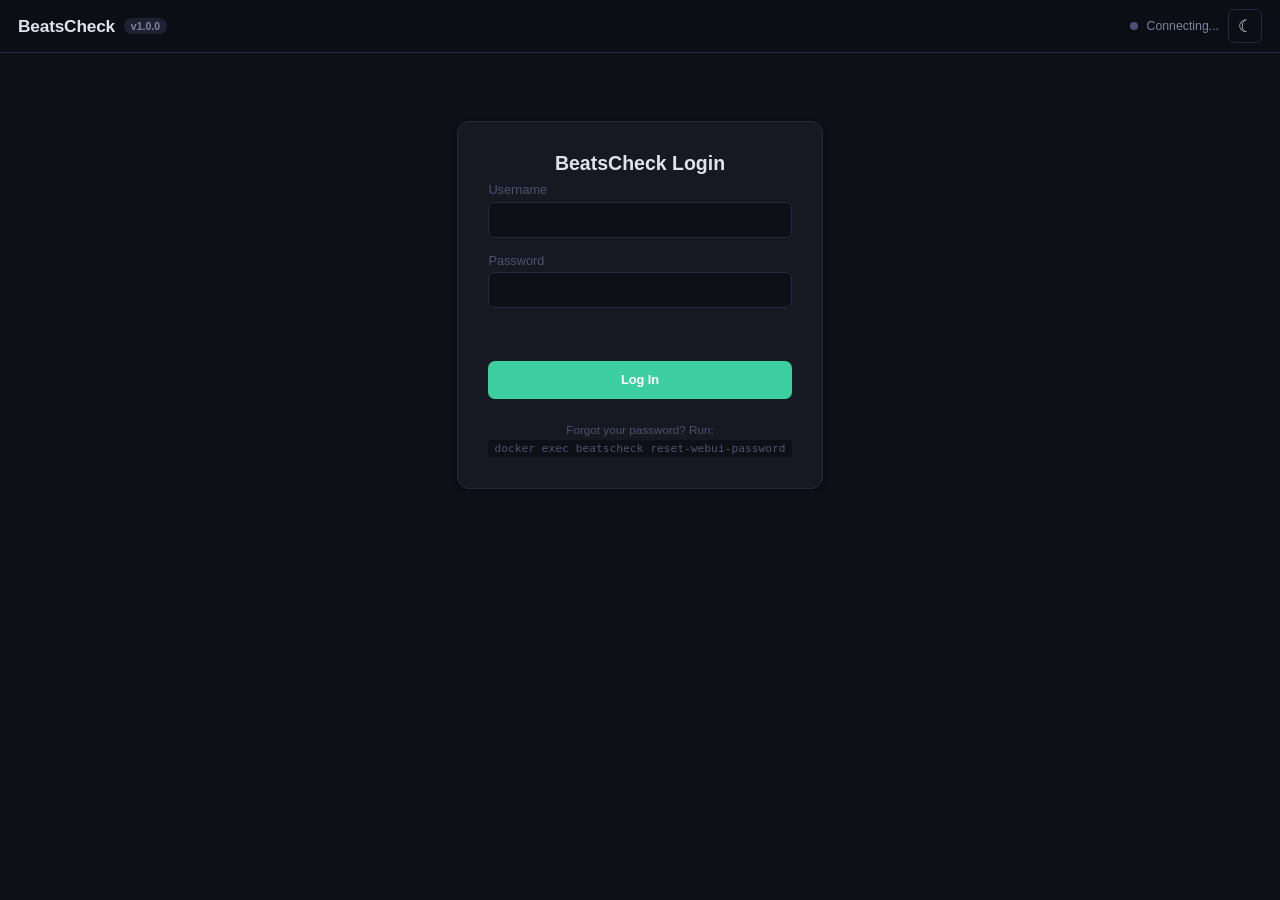
==== static/index.html @ 6a857a55 "style: spectrogram-inspired theme and live corrupt counter Theme overhaul: - Deep indigo base with t" ====
<!DOCTYPE html>
<html lang="en" data-theme="dark">
<head>
  <meta charset="UTF-8">
  <meta name="viewport" content="width=device-width, initial-scale=1.0">
  <title>BeatsCheck</title>
  <link rel="icon" type="image/png" href="favicon.png">
  <link rel="stylesheet" href="style.css">
</head>
<body>
  <a href="#content" class="skip-link">Skip to content</a>

  <header>
    <div class="header-left">
      <button id="menu-toggle" class="icon-btn mobile-only" aria-label="Toggle navigation menu">&#9776;</button>
      <h1>BeatsCheck</h1>
      <span id="version-badge" class="badge">v1.0.0</span>
    </div>
    <div class="header-right">
      <span id="status-indicator" class="status-dot" role="status" aria-label="Application status"></span>
      <span id="status-text">Connecting...</span>
      <button id="logout-btn" class="btn btn-outline btn-sm" style="display:none" aria-label="Log out">Logout</button>
      <button id="theme-toggle" class="icon-btn" aria-label="Toggle dark/light theme">&#9790;</button>
    </div>
  </header>

  <nav id="sidebar" aria-label="Main navigation">
    <a href="#dashboard" class="nav-link active" data-page="dashboard">
      <span class="nav-icon" aria-hidden="true">&#9632;</span> Dashboard
    </a>
    <a href="#corrupt" class="nav-link" data-page="corrupt">
      <span class="nav-icon" aria-hidden="true">&#9888;</span> Corrupt Files
    </a>
    <a href="#config" class="nav-link" data-page="config">
      <span class="nav-icon" aria-hidden="true">&#9881;</span> Configuration
    </a>
    <a href="#logs" class="nav-link" data-page="logs">
      <span class="nav-icon" aria-hidden="true">&#9776;</span> Logs
    </a>
  </nav>

  <main id="content">

    <!-- Setup (first-run) -->
    <section id="page-setup" class="page">
      <div class="auth-container">
        <h2>Welcome to BeatsCheck</h2>
        <p class="subtitle">Create your WebUI credentials to get started.</p>
        <form id="setup-form" class="auth-form">
          <div class="auth-field">
            <label for="setup-username">Username</label>
            <input type="text" id="setup-username" required autocomplete="username" class="input">
          </div>
          <div class="auth-field">
            <label for="setup-password">Password</label>
            <input type="password" id="setup-password" required minlength="4" autocomplete="new-password" class="input">
          </div>
          <div class="auth-field">
            <label for="setup-confirm">Confirm Password</label>
            <input type="password" id="setup-confirm" required minlength="4" autocomplete="new-password" class="input">
          </div>
          <div id="setup-error" class="auth-error"></div>
          <button type="submit" class="btn btn-primary auth-submit">Create Account</button>
        </form>
        <p class="auth-help">Credentials are stored securely in the container. To reset, run:<br><code>docker exec beatscheck reset-webui-password</code></p>
      </div>
    </section>

    <!-- Login -->
    <section id="page-login" class="page">
      <div class="auth-container">
        <h2>BeatsCheck Login</h2>
        <form id="login-form" class="auth-form">
          <div class="auth-field">
            <label for="login-username">Username</label>
            <input type="text" id="login-username" required autocomplete="username" class="input">
          </div>
          <div class="auth-field">
            <label for="login-password">Password</label>
            <input type="password" id="login-password" required autocomplete="current-password" class="input">
          </div>
          <div id="login-error" class="auth-error"></div>
          <button type="submit" class="btn btn-primary auth-submit">Log In</button>
        </form>
        <p class="auth-help">Forgot your password? Run:<br><code>docker exec beatscheck reset-webui-password</code></p>
      </div>
    </section>

    <!-- Dashboard -->
    <section id="page-dashboard" class="page">
      <h2>Dashboard</h2>
      <div class="card-grid">
        <div class="card">
          <div class="card-label"><span class="card-icon" aria-hidden="true">&#9679;</span> Status</div>
          <div id="dash-status" class="card-value">--</div>
        </div>
        <div class="card">
          <div class="card-label"><span class="card-icon" aria-hidden="true">&#9881;</span> Mode</div>
          <div id="dash-mode" class="card-value">--</div>
        </div>
        <div class="card">
          <div class="card-label"><span class="card-icon" aria-hidden="true">&#9888;</span> Corrupt Files</div>
          <div id="dash-corrupt" class="card-value">--</div>
        </div>
        <div class="card">
          <div class="card-label"><span class="card-icon" aria-hidden="true">&#9836;</span> Library Size</div>
          <div id="dash-library" class="card-value">--</div>
        </div>
        <div class="card">
          <div class="card-label"><span class="card-icon" aria-hidden="true">&#8635;</span> Last Scan</div>
          <div id="dash-last-scan" class="card-value">--</div>
        </div>
        <div class="card">
          <div class="card-label"><span class="card-icon" aria-hidden="true">&#9201;</span> Uptime</div>
          <div id="dash-uptime" class="card-value">--</div>
        </div>
      </div>

      <!-- Progress bar (visible during scan) -->
      <div id="scan-progress-section" class="card" style="display:none;">
        <div class="card-label">Scan Progress</div>
        <div class="progress-bar" role="progressbar" aria-valuenow="0" aria-valuemin="0" aria-valuemax="100">
          <div id="progress-fill" class="progress-fill"></div>
        </div>
        <div id="progress-text" class="progress-text">0 / 0 files</div>
        <div id="progress-corrupt" class="progress-corrupt"></div>
        <div id="progress-eta" class="progress-eta"></div>
        <div id="progress-file" class="progress-file"></div>
      </div>

      <div class="action-bar">
        <h3>Actions</h3>
        <div class="btn-group">
          <button onclick="triggerRescan('report', false)" class="btn btn-primary">Rescan (Report)</button>
          <button onclick="triggerRescan('move', false)" class="btn btn-secondary">Rescan (Move)</button>
          <button onclick="triggerRescan('report', true)" class="btn btn-outline">Fresh Rescan</button>
          <button id="cancel-scan-btn" onclick="cancelScan()" class="btn btn-danger" style="display:none">Cancel Scan</button>
        </div>
      </div>
    </section>

    <!-- Corrupt Files -->
    <section id="page-corrupt" class="page">
      <h2>Corrupt Files <span id="corrupt-count" class="badge">0</span></h2>
      <div id="corrupt-scan-banner" class="scan-banner" style="display:none">
        A scan is in progress — deleting is disabled until the scan completes.
      </div>
      <div class="table-toolbar">
        <input type="text" id="corrupt-search" placeholder="Search files..." class="input" aria-label="Search corrupt files">
        <button id="delete-selected-btn" class="btn btn-danger" onclick="deleteSelected()" disabled aria-label="Delete selected files">Delete Selected</button>
      </div>
      <div class="table-wrap">
        <table id="corrupt-table" aria-label="Corrupt files list">
          <thead>
            <tr>
              <th class="col-check"><input type="checkbox" id="select-all" onchange="toggleSelectAll(this)" aria-label="Select all files"></th>
              <th class="sortable" data-sort="path" onclick="sortTable('path')" tabindex="0" role="button" aria-sort="none" onkeydown="if(event.key==='Enter'||event.key===' '){event.preventDefault();sortTable('path')}">File <span class="sort-indicator"></span></th>
              <th class="sortable" data-sort="reason" onclick="sortTable('reason')" tabindex="0" role="button" aria-sort="none" onkeydown="if(event.key==='Enter'||event.key===' '){event.preventDefault();sortTable('reason')}">Reason <span class="sort-indicator"></span></th>
              <th class="col-size sortable" data-sort="size" onclick="sortTable('size')" tabindex="0" role="button" aria-sort="none" onkeydown="if(event.key==='Enter'||event.key===' '){event.preventDefault();sortTable('size')}">Size <span class="sort-indicator"></span></th>
              <th class="col-action">Action</th>
            </tr>
          </thead>
          <tbody id="corrupt-tbody">
            <tr><td colspan="5" class="empty-state">No corrupt files found</td></tr>
          </tbody>
        </table>
      </div>
    </section>

    <!-- Configuration -->
    <section id="page-config" class="page">
      <h2>Configuration</h2>
      <p class="subtitle">Edit <code>/config/beatscheck.conf</code> &mdash; changes apply at the start of the next scan cycle.</p>
      <form id="config-form" onsubmit="saveConfig(event)">
        <div id="config-fields"></div>
        <div class="form-actions">
          <button type="submit" class="btn btn-primary">Save Configuration</button>
          <span id="config-status" class="form-status"></span>
        </div>
      </form>
    </section>

    <!-- Logs -->
    <section id="page-logs" class="page">
      <h2>Logs</h2>
      <div class="log-toolbar">
        <label><input type="checkbox" id="log-autoscroll" checked> Auto-scroll</label>
        <select id="log-lines" class="input log-lines-select" aria-label="Number of log lines">
          <option value="100">100 lines</option>
          <option value="500" selected>500 lines</option>
          <option value="1000">1000 lines</option>
          <option value="5000">All</option>
        </select>
        <select id="log-level-filter" class="input log-lines-select" aria-label="Filter by log level">
          <option value="">All Levels</option>
          <option value="CRITICAL">Critical</option>
          <option value="ERROR">Error</option>
          <option value="WARNING">Warning</option>
          <option value="INFO">Info</option>
          <option value="DEBUG">Debug</option>
        </select>
        <input type="text" id="log-search" placeholder="Search logs..." class="input log-search-input" aria-label="Search logs">
        <div class="log-toolbar-actions">
          <button class="btn btn-outline btn-sm" onclick="copyLogs()" aria-label="Copy logs to clipboard">Copy</button>
          <button class="btn btn-outline btn-sm" onclick="downloadLogs()" aria-label="Download log file">Download</button>
          <button class="btn btn-outline btn-sm" onclick="refreshLogs()">Refresh</button>
        </div>
      </div>
      <div id="log-output" class="log-viewer" role="log" aria-live="off" aria-label="Log output"></div>
    </section>

  </main>

  <div id="toast-container" aria-live="polite"></div>

  <script src="app.js"></script>
</body>
</html>
---- static/style.css ----
/* ============================================================
   BeatsCheck WebUI — Dark/Light Theme System
   Patterns adapted from DAPS experimental frontend
   ============================================================ */

*, *::before, *::after { box-sizing: border-box; margin: 0; padding: 0; }

/* --- Theme Variables (Spectrogram-inspired) ---
   Dark: deep indigo base, teal-green accent (mid-frequency)
   Progress: purple → green → yellow gradient (spectrogram heat)
   Danger: hot red/magenta (clipping), Success: cool green (clean signal)
*/
:root,
[data-theme="dark"] {
  --bg:          #0e1018;
  --bg-card:     #161822;
  --bg-input:    #1e2130;
  --bg-hover:    #262a3a;
  --bg-sidebar:  #0c0e16;
  --border:      #252840;
  --text:        #e0e2ec;
  --text-muted:  #7e84a0;
  --text-dim:    #4e5270;
  --accent:      #3ecfa0;
  --accent-hover:#56ddb2;
  --success:     #3ecfa0;
  --warning:     #e8b84a;
  --danger:      #e0506a;
  --danger-hover:#cc3855;
  --info:        #60a0e8;
  --progress-bg: #1e2130;
  --progress-fg: #3ecfa0;
  --scrollbar:   #252840;
  --header-bg:   #0c0e16;
  --shadow:      0 1px 4px rgba(0,0,0,.5);
  /* Spectrogram gradient for progress bar */
  --progress-gradient: linear-gradient(90deg, #6a3ec0, #3e7ecf, #3ecfa0, #c8e040, #e8b84a);
  /* Log syntax — spectrogram palette */
  --log-critical: #ff3868;
  --log-error:    #e0506a;
  --log-warning:  #e8b84a;
  --log-info:     #60a0e8;
  --log-debug:    #4e5270;
  --log-timestamp:#7e84a0;
  --log-path:     #3ecfa0;
  --log-url:      #60a0e8;
  --log-number:   #b080e8;
}

[data-theme="light"] {
  --bg:          #f2f3f8;
  --bg-card:     #ffffff;
  --bg-input:    #eaecf2;
  --bg-hover:    #e0e2ec;
  --bg-sidebar:  #f8f8fc;
  --border:      #d0d2e0;
  --text:        #161822;
  --text-muted:  #5c6080;
  --text-dim:    #9094b0;
  --accent:      #1a9e78;
  --accent-hover:#148a68;
  --success:     #1a9e78;
  --warning:     #c49010;
  --danger:      #c0384e;
  --danger-hover:#a82e42;
  --info:        #2870c0;
  --progress-bg: #d8dae8;
  --progress-fg: #1a9e78;
  --scrollbar:   #c0c2d0;
  --header-bg:   #f8f8fc;
  --shadow:      0 1px 4px rgba(0,0,0,.06);
  --progress-gradient: linear-gradient(90deg, #5530a0, #2868b8, #1a9e78, #98b820, #c49010);
  --log-critical: #a8102e;
  --log-error:    #c0384e;
  --log-warning:  #a07800;
  --log-info:     #2870c0;
  --log-debug:    #9094b0;
  --log-timestamp:#5c6080;
  --log-path:     #1a9e78;
  --log-url:      #2870c0;
  --log-number:   #6030b0;
}

/* --- Accessibility --- */
.skip-link {
  position: absolute;
  top: -100%;
  left: 1rem;
  padding: .5rem 1rem;
  background: var(--accent);
  color: #fff;
  border-radius: 0 0 6px 6px;
  font-size: .85rem;
  font-weight: 600;
  z-index: 1000;
  text-decoration: none;
  transition: top .15s;
}
.skip-link:focus {
  top: 0;
}

:focus-visible {
  outline: 2px solid var(--accent);
  outline-offset: 2px;
}

@media (prefers-reduced-motion: reduce) {
  *, *::before, *::after {
    animation-duration: 0.01ms !important;
    animation-iteration-count: 1 !important;
    transition-duration: 0.01ms !important;
  }
}

/* --- Base --- */
html { font-size: 15px; }
body {
  font-family: -apple-system, BlinkMacSystemFont, "Segoe UI", Roboto, Oxygen, Ubuntu, Cantarell, sans-serif;
  background: var(--bg);
  color: var(--text);
  display: grid;
  grid-template-columns: 220px 1fr;
  grid-template-rows: auto 1fr;
  min-height: 100vh;
}

body.auth-view { grid-template-columns: 1fr; }
body.auth-view main { max-width: 500px; margin: 0 auto; }

/* --- Header --- */
header {
  grid-column: 1 / -1;
  display: flex;
  align-items: center;
  justify-content: space-between;
  padding: .6rem 1.2rem;
  background: var(--header-bg);
  border-bottom: 1px solid var(--border);
  position: sticky;
  top: 0;
  z-index: 100;
}
.header-left, .header-right { display: flex; align-items: center; gap: .6rem; }
header h1 { font-size: 1.15rem; font-weight: 700; letter-spacing: -.01em; }
.badge {
  font-size: .7rem;
  padding: .15rem .45rem;
  border-radius: 999px;
  background: var(--bg-input);
  color: var(--text-muted);
  font-weight: 600;
}

.icon-btn {
  background: none;
  border: 1px solid var(--border);
  color: var(--text);
  width: 34px;
  height: 34px;
  border-radius: 6px;
  cursor: pointer;
  font-size: 1.1rem;
  display: flex;
  align-items: center;
  justify-content: center;
  transition: background .15s;
}
.icon-btn:hover { background: var(--bg-hover); }

.status-dot {
  width: 8px;
  height: 8px;
  border-radius: 50%;
  background: var(--text-dim);
  flex-shrink: 0;
}
.status-dot.idle     { background: var(--success); }
.status-dot.scanning { background: var(--accent); animation: pulse 1.5s infinite; }
.status-dot.setup    { background: var(--warning); }
.status-dot.error    { background: var(--danger); }
#status-text { font-size: .82rem; color: var(--text-muted); }

@keyframes pulse {
  0%, 100% { opacity: 1; }
  50%      { opacity: .4; }
}

/* --- Sidebar Nav --- */
nav#sidebar {
  background: var(--bg-sidebar);
  border-right: 1px solid var(--border);
  padding: .8rem 0;
  overflow-y: auto;
}
.nav-link {
  display: flex;
  align-items: center;
  gap: .55rem;
  padding: .65rem 1.2rem;
  color: var(--text-muted);
  text-decoration: none;
  font-size: .88rem;
  font-weight: 500;
  border-left: 3px solid transparent;
  transition: all .15s;
}
.nav-link:hover { color: var(--text); background: var(--bg-hover); }
.nav-link.active {
  color: var(--accent);
  border-left-color: var(--accent);
  background: var(--bg-hover);
}
.nav-icon { font-size: 1rem; width: 1.2rem; text-align: center; }

/* Unsaved config indicator */
.nav-link .unsaved-dot {
  width: 6px;
  height: 6px;
  border-radius: 50%;
  background: var(--warning);
  margin-left: auto;
  flex-shrink: 0;
}

/* --- Main Content --- */
main {
  padding: 1.5rem;
  overflow-y: auto;
  max-width: 1100px;
}
.page { display: none; }
.page.active { display: block; }
.page h2 { font-size: 1.3rem; font-weight: 700; margin-bottom: 1rem; }
.subtitle { color: var(--text-muted); font-size: .85rem; margin-bottom: 1.2rem; }
.subtitle code {
  background: var(--bg-input);
  padding: .15rem .4rem;
  border-radius: 4px;
  font-size: .82rem;
}

/* --- Cards --- */
.card-grid {
  display: grid;
  grid-template-columns: repeat(auto-fill, minmax(160px, 1fr));
  gap: .8rem;
  margin-bottom: 1.5rem;
}
.card {
  background: var(--bg-card);
  border: 1px solid var(--border);
  border-left: 3px solid var(--accent);
  border-radius: 4px;
  padding: 1rem 1.1rem;
}
.card-label { font-size: .75rem; color: var(--text-muted); text-transform: uppercase; letter-spacing: .04em; font-weight: 600; margin-bottom: .3rem; }
.card-icon { margin-right: .3rem; }
.card-value {
  font-size: 1.35rem;
  font-weight: 700;
  transition: color .3s ease;
}
.card-value.changed {
  color: var(--accent);
}

/* --- Progress Bar --- */
.progress-bar {
  height: 10px;
  background: var(--progress-bg);
  border-radius: 5px;
  overflow: hidden;
  margin: .6rem 0 .4rem;
}
.progress-fill {
  height: 100%;
  background: var(--progress-gradient, var(--progress-fg));
  border-radius: 5px;
  min-width: 8px;
  transition: width .3s ease;
  transition: width .4s ease;
  width: 0%;
}
.progress-text { font-size: .85rem; color: var(--text-muted); }
.progress-corrupt { font-size: .82rem; color: var(--danger); font-weight: 600; margin-top: .15rem; }
.progress-corrupt:empty { display: none; }
.progress-eta { font-size: .82rem; color: var(--accent); margin-top: .15rem; }
.progress-file { font-size: .78rem; color: var(--text-dim); overflow: hidden; text-overflow: ellipsis; white-space: nowrap; margin-top: .2rem; }

/* --- Actions --- */
.action-bar { margin-top: 1rem; }
.action-bar h3 { font-size: .95rem; font-weight: 600; margin-bottom: .6rem; color: var(--text-muted); }
.btn-group { display: flex; gap: .5rem; flex-wrap: wrap; }

/* --- Buttons --- */
.btn {
  padding: .5rem 1rem;
  border-radius: 7px;
  border: 1px solid transparent;
  font-size: .85rem;
  font-weight: 600;
  cursor: pointer;
  transition: all .15s;
  white-space: nowrap;
}
.btn:disabled { opacity: .4; cursor: not-allowed; }
.btn-primary   { background: var(--accent); color: #fff; }
.btn-primary:hover:not(:disabled) { background: var(--accent-hover); }
.btn-secondary { background: var(--bg-input); color: var(--text); border-color: var(--border); }
.btn-secondary:hover:not(:disabled) { background: var(--bg-hover); }
.btn-outline   { background: transparent; color: var(--text-muted); border-color: var(--border); }
.btn-outline:hover:not(:disabled)  { background: var(--bg-hover); color: var(--text); }
.btn-danger    { background: var(--danger); color: #fff; }
.btn-danger:hover:not(:disabled)   { background: var(--danger-hover); }
.btn-sm { padding: .35rem .7rem; font-size: .8rem; }

/* --- Table --- */
.table-toolbar {
  display: flex;
  gap: .6rem;
  margin-bottom: .8rem;
  align-items: center;
  flex-wrap: wrap;
}
.input {
  padding: .5rem .8rem;
  background: var(--bg-input);
  border: 1px solid var(--border);
  border-radius: 7px;
  color: var(--text);
  font-size: .85rem;
  flex: 1;
  min-width: 180px;
}
.input:focus { outline: none; border-color: var(--accent); }

.table-wrap { overflow-x: auto; }
table {
  width: 100%;
  border-collapse: collapse;
  font-size: .85rem;
}
thead th {
  text-align: left;
  padding: .6rem .7rem;
  font-weight: 600;
  font-size: .75rem;
  text-transform: uppercase;
  letter-spacing: .03em;
  color: var(--text-muted);
  border-bottom: 2px solid var(--border);
  background: var(--bg);
}
thead th.sortable {
  cursor: pointer;
  user-select: none;
  transition: color .15s;
}
thead th.sortable:hover { color: var(--text); }
.sort-indicator {
  font-size: .7rem;
  margin-left: .25rem;
  opacity: .4;
}
thead th.sort-asc .sort-indicator::after { content: '\25B2'; opacity: 1; }
thead th.sort-desc .sort-indicator::after { content: '\25BC'; opacity: 1; }
tbody td {
  padding: .55rem .7rem;
  border-bottom: 1px solid var(--border);
  vertical-align: top;
}
tbody tr:hover { background: var(--bg-hover); }
.col-check { width: 36px; }
.col-size  { width: 80px; text-align: right; }
.col-action { width: 80px; text-align: center; }
.empty-state { text-align: center; color: var(--text-dim); padding: 2rem; }
.file-path { word-break: break-all; font-family: monospace; font-size: .8rem; }
.file-missing { opacity: .5; text-decoration: line-through; }

/* --- Config Form --- */
#config-fields {
  display: grid;
  gap: .8rem;
}
.config-group {
  display: grid;
  grid-template-columns: 170px 1fr;
  gap: .5rem;
  align-items: center;
  padding: .5rem 0;
  border-bottom: 1px solid var(--border);
}
.config-group label {
  font-size: .85rem;
  font-weight: 600;
  color: var(--text-muted);
  font-family: monospace;
}
.config-group input, .config-group select {
  padding: .45rem .7rem;
  background: var(--bg-input);
  border: 1px solid var(--border);
  border-radius: 6px;
  color: var(--text);
  font-size: .85rem;
}
.config-group input:focus, .config-group select:focus { outline: none; border-color: var(--accent); }
.config-desc {
  display: block;
  font-size: .75rem;
  color: var(--text-muted);
  grid-column: 1 / -1;
  margin-top: -.25rem;
  padding-bottom: .15rem;
}
.config-section-title {
  font-size: .9rem;
  font-weight: 700;
  color: var(--accent);
  padding-top: .8rem;
  padding-bottom: .3rem;
  grid-column: 1 / -1;
}
.form-actions { margin-top: 1.2rem; display: flex; align-items: center; gap: .8rem; }
.form-status { font-size: .85rem; color: var(--success); }
.form-status.error { color: var(--danger); }

/* --- Log Viewer --- */
.log-toolbar {
  display: flex;
  align-items: center;
  gap: .6rem;
  margin-bottom: .6rem;
  font-size: .85rem;
  color: var(--text-muted);
  flex-wrap: wrap;
}
.log-toolbar label { display: flex; align-items: center; gap: .3rem; cursor: pointer; white-space: nowrap; }
.log-toolbar-actions { display: flex; gap: .4rem; margin-left: auto; }
.log-lines-select { flex: 0; min-width: 110px; }
.log-search-input { min-width: 140px; flex: 0 1 200px; }

.log-viewer {
  background: var(--bg-card);
  border: 1px solid var(--border);
  border-radius: 8px;
  padding: .8rem 1rem;
  font-size: .78rem;
  font-family: "SF Mono", "Cascadia Code", "Fira Code", monospace;
  line-height: 1.55;
  max-height: 70vh;
  overflow-y: auto;
  word-break: break-all;
  color: var(--text-muted);
}

/* Log syntax highlighting */
.log-line { white-space: pre-wrap; }
.log-level-critical { color: var(--log-critical); font-weight: 700; }
.log-level-error    { color: var(--log-error); font-weight: 600; }
.log-level-warning  { color: var(--log-warning); }
.log-level-info     { color: var(--log-info); }
.log-level-debug    { color: var(--log-debug); }
.log-timestamp      { color: var(--log-timestamp); }
.log-path           { color: var(--log-path); }
.log-url            { color: var(--log-url); text-decoration: underline; }
.log-number         { color: var(--log-number); }
.log-highlight      { background: var(--warning); color: #000; border-radius: 2px; padding: 0 2px; }
.log-highlight-line { background: color-mix(in srgb, var(--warning) 15%, transparent); border-radius: 2px; }

/* Scrollbar */
::-webkit-scrollbar { width: 8px; height: 8px; }
::-webkit-scrollbar-track { background: transparent; }
::-webkit-scrollbar-thumb { background: var(--scrollbar); border-radius: 4px; }

/* --- Toast System --- */
#toast-container {
  position: fixed;
  bottom: 1.5rem;
  right: 1.5rem;
  z-index: 999;
  display: flex;
  flex-direction: column-reverse;
  gap: .5rem;
  pointer-events: none;
}
.toast {
  pointer-events: auto;
  background: var(--bg-card);
  border: 1px solid var(--border);
  border-radius: 8px;
  padding: .7rem 2.2rem .7rem 1.2rem;
  font-size: .85rem;
  box-shadow: var(--shadow);
  animation: toast-in .25s ease;
  position: relative;
  overflow: hidden;
  max-width: 400px;
}
.toast.success { border-left: 3px solid var(--success); }
.toast.error   { border-left: 3px solid var(--danger); }
.toast.warning { border-left: 3px solid var(--warning); }
.toast.info    { border-left: 3px solid var(--info); }
.toast-close {
  position: absolute;
  top: .4rem;
  right: .5rem;
  background: none;
  border: none;
  color: var(--text-dim);
  cursor: pointer;
  font-size: 1rem;
  line-height: 1;
  padding: .1rem .3rem;
}
.toast-close:hover { color: var(--text); }
.toast-progress {
  position: absolute;
  bottom: 0;
  left: 0;
  height: 2px;
  background: var(--accent);
  transition: width linear;
}
.toast.success .toast-progress { background: var(--success); }
.toast.error   .toast-progress { background: var(--danger); }
.toast.warning .toast-progress { background: var(--warning); }
.toast.info    .toast-progress { background: var(--info); }

@keyframes toast-in {
  from { opacity: 0; transform: translateY(10px); }
  to   { opacity: 1; transform: translateY(0); }
}

/* --- Scan Banner --- */
.scan-banner {
  background: color-mix(in srgb, var(--warning) 15%, var(--bg-card));
  border: 1px solid var(--warning);
  border-radius: 8px;
  padding: .7rem 1rem;
  font-size: .85rem;
  color: var(--warning);
  margin-bottom: .8rem;
}

/* --- Auth Pages --- */
.auth-container {
  max-width: 400px;
  margin: 3rem auto;
  padding: 2rem;
  background: var(--bg-card);
  border: 1px solid var(--border);
  border-radius: 12px;
  box-shadow: var(--shadow);
}
.auth-container h2 { text-align: center; margin-bottom: .5rem; }
.auth-container .subtitle { text-align: center; margin-bottom: 1.5rem; }
.auth-form { display: flex; flex-direction: column; gap: 1rem; }
.auth-field { display: flex; flex-direction: column; gap: .3rem; }
.auth-field label { font-size: .85rem; font-weight: 500; color: var(--text-dim); }
.auth-field .input {
  padding: .6rem .8rem;
  font-size: .95rem;
  border-radius: 6px;
  border: 1px solid var(--border);
  background: var(--bg);
  color: var(--text);
}
.auth-field .input:focus { border-color: var(--accent); outline: none; box-shadow: 0 0 0 2px color-mix(in srgb, var(--accent) 30%, transparent); }
.auth-error { color: var(--danger); font-size: .85rem; min-height: 1.2em; }
.auth-submit { width: 100%; padding: .7rem; margin-top: .5rem; }
.auth-help { text-align: center; font-size: .78rem; color: var(--text-dim); margin-top: 1.5rem; line-height: 1.5; }
.auth-help code { background: var(--bg); padding: .15rem .4rem; border-radius: 3px; font-size: .75rem; }

/* --- Mobile --- */
.mobile-only { display: none; }

@media (max-width: 768px) {
  body { grid-template-columns: 1fr; }
  .mobile-only { display: flex; }
  header { padding: .5rem .8rem; }

  nav#sidebar {
    position: fixed;
    top: 0;
    left: -260px;
    width: 250px;
    height: 100vh;
    z-index: 200;
    transition: left .25s ease;
    padding-top: 60px;
    box-shadow: var(--shadow);
  }
  nav#sidebar.open { left: 0; }

  .sidebar-overlay {
    position: fixed;
    inset: 0;
    background: rgba(0,0,0,.4);
    z-index: 150;
    display: none;
  }
  .sidebar-overlay.visible { display: block; }

  main { padding: 1rem; }
  .card-grid { grid-template-columns: repeat(auto-fill, minmax(130px, 1fr)); gap: .6rem; }
  .card { padding: .75rem; }
  .card-value { font-size: 1.1rem; }
  .config-group { grid-template-columns: 1fr; }
  .config-group label { margin-bottom: .1rem; }
  .config-desc { padding-left: 0; }
  .btn-group { flex-direction: column; }
  .btn-group .btn { width: 100%; }
  .table-toolbar { flex-direction: column; }
  .table-toolbar .input { min-width: unset; width: 100%; }
  .log-toolbar { flex-direction: column; align-items: stretch; }
  .log-toolbar-actions { margin-left: 0; }
  .log-search-input { flex: 1; }
  #toast-container { right: .5rem; left: .5rem; }
  .toast { max-width: none; }
}

@media (max-width: 480px) {
  html { font-size: 14px; }
  .card-grid { grid-template-columns: 1fr 1fr; }
}
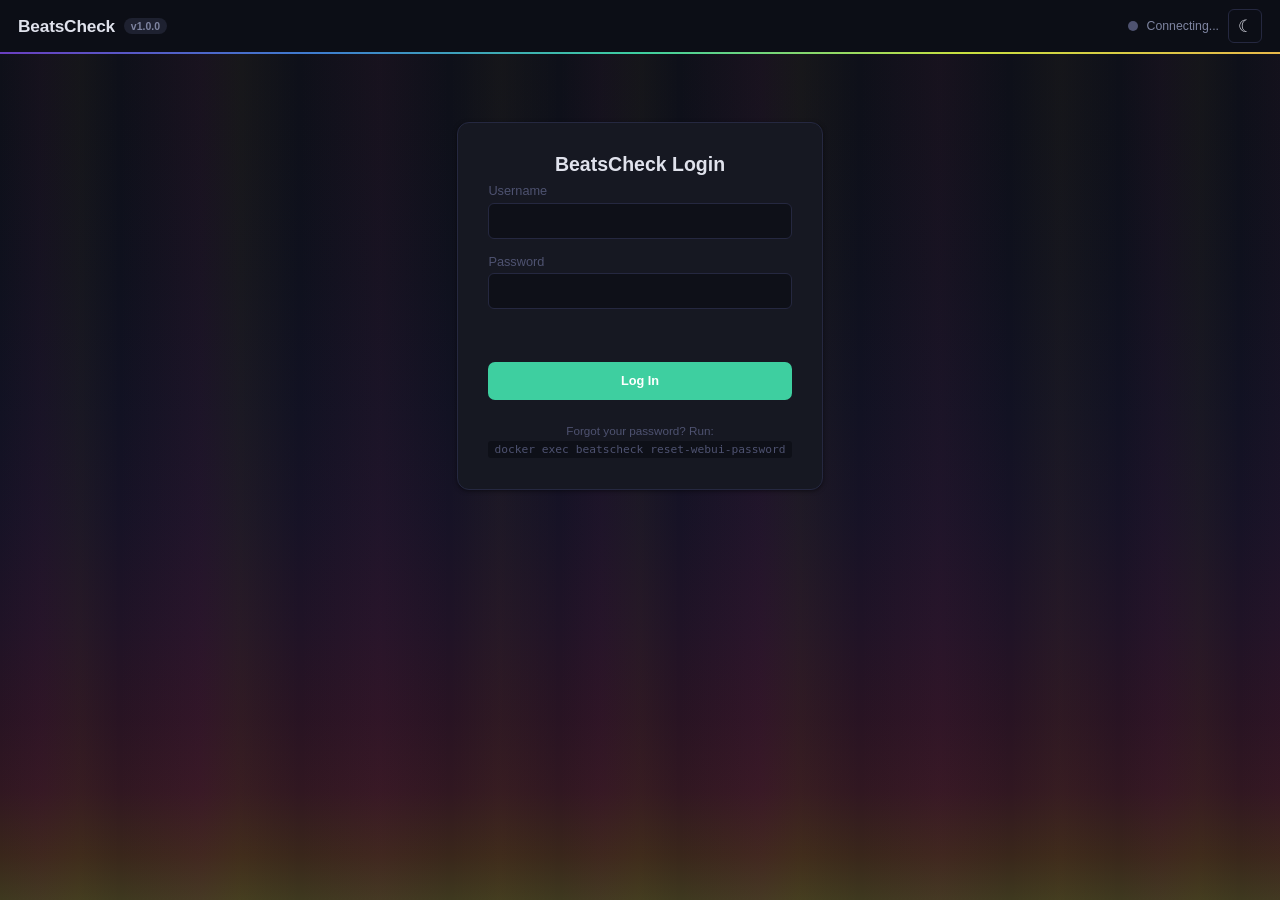
==== commit 27af605c: "style: spectrogram visual identity and UX improvements Visual overhaul: - Spectrogram background: ho" ====
--- a/static/index.html
+++ b/static/index.html
@@ -131,9 +131,9 @@
       <div class="action-bar">
         <h3>Actions</h3>
         <div class="btn-group">
-          <button onclick="triggerRescan('report', false)" class="btn btn-primary">Rescan (Report)</button>
-          <button onclick="triggerRescan('move', false)" class="btn btn-secondary">Rescan (Move)</button>
-          <button onclick="triggerRescan('report', true)" class="btn btn-outline">Fresh Rescan</button>
+          <button onclick="triggerRescan('report', false)" class="btn btn-primary">Scan (Report)</button>
+          <button onclick="triggerRescan('move', false)" class="btn btn-secondary">Scan (Move)</button>
+          <button onclick="triggerRescan('report', true)" class="btn btn-outline">Fresh Scan</button>
           <button id="cancel-scan-btn" onclick="cancelScan()" class="btn btn-danger" style="display:none">Cancel Scan</button>
         </div>
       </div>
--- a/static/style.css
+++ b/static/style.css
@@ -125,8 +125,38 @@
   min-height: 100vh;
 }
 
+/* Spectrogram background — hot bottom (bass), cool top (treble) */
+body::before {
+  content: '';
+  position: fixed;
+  top: 0; left: 0; right: 0; bottom: 0;
+  z-index: -1;
+  pointer-events: none;
+  background:
+    repeating-linear-gradient(90deg,
+      transparent 0px, rgba(200,60,120,.04) 40px, rgba(255,200,50,.03) 80px,
+      transparent 120px, rgba(200,60,120,.06) 200px, rgba(255,200,50,.04) 240px,
+      transparent 300px, rgba(200,60,120,.05) 380px, transparent 450px,
+      rgba(255,200,50,.03) 500px, transparent 560px
+    ),
+    linear-gradient(0deg,
+      rgba(255,220,60,.20) 0%, rgba(255,140,40,.18) 5%, rgba(230,60,80,.16) 12%,
+      rgba(200,40,100,.14) 20%, rgba(160,40,140,.12) 30%, rgba(100,40,160,.10) 42%,
+      rgba(60,40,160,.08) 55%, rgba(30,30,120,.06) 70%, rgba(20,20,80,.04) 85%,
+      rgba(10,10,50,.02) 100%
+    ),
+    var(--bg);
+}
+
 body.auth-view { grid-template-columns: 1fr; }
 body.auth-view main { max-width: 500px; margin: 0 auto; }
+
+/* Page transitions */
+.page.active { animation: page-in .25s ease; }
+@keyframes page-in {
+  from { opacity: 0; transform: translateY(6px); }
+  to   { opacity: 1; transform: translateY(0); }
+}
 
 /* --- Header --- */
 header {
@@ -136,7 +166,8 @@
   justify-content: space-between;
   padding: .6rem 1.2rem;
   background: var(--header-bg);
-  border-bottom: 1px solid var(--border);
+  border-bottom: 2px solid transparent;
+  border-image: linear-gradient(90deg, #6a3ec0, #3e7ecf, #3ecfa0, #c8e040, #e8b84a) 1;
   position: sticky;
   top: 0;
   z-index: 100;
@@ -169,26 +200,28 @@
 .icon-btn:hover { background: var(--bg-hover); }
 
 .status-dot {
-  width: 8px;
-  height: 8px;
+  width: 10px;
+  height: 10px;
   border-radius: 50%;
   background: var(--text-dim);
   flex-shrink: 0;
 }
-.status-dot.idle     { background: var(--success); }
-.status-dot.scanning { background: var(--accent); animation: pulse 1.5s infinite; }
-.status-dot.setup    { background: var(--warning); }
-.status-dot.error    { background: var(--danger); }
+.status-dot.idle     { background: #3ecfa0; box-shadow: 0 0 8px rgba(62,207,160,.5); }
+.status-dot.scanning { background: #e8b84a; animation: pulse-scan 1.5s ease-in-out infinite; }
+.status-dot.setup    { background: #b080e8; box-shadow: 0 0 6px rgba(176,128,232,.4); }
+.status-dot.error    { background: #e0506a; box-shadow: 0 0 8px rgba(224,80,106,.5); }
 #status-text { font-size: .82rem; color: var(--text-muted); }
 
-@keyframes pulse {
-  0%, 100% { opacity: 1; }
-  50%      { opacity: .4; }
+@keyframes pulse-scan {
+  0%, 100% { box-shadow: 0 0 4px rgba(232,184,74,.3); }
+  50%      { box-shadow: 0 0 14px rgba(232,184,74,.7); }
 }
 
 /* --- Sidebar Nav --- */
 nav#sidebar {
-  background: var(--bg-sidebar);
+  background: linear-gradient(90deg,
+    rgba(200,60,120,.06) 0%, rgba(106,62,192,.04) 30%, transparent 100%
+  ), var(--bg-sidebar);
   border-right: 1px solid var(--border);
   padding: .8rem 0;
   overflow-y: auto;
@@ -250,12 +283,19 @@
 .card {
   background: var(--bg-card);
   border: 1px solid var(--border);
-  border-left: 3px solid var(--accent);
+  border-bottom: 3px solid transparent;
+  border-image: linear-gradient(90deg, #6a3ec0, #3e7ecf, #3ecfa0, #c8e040, #e8b84a) 1;
+  border-image-slice: 0 0 1 0;
   border-radius: 4px;
   padding: 1rem 1.1rem;
-}
-.card-label { font-size: .75rem; color: var(--text-muted); text-transform: uppercase; letter-spacing: .04em; font-weight: 600; margin-bottom: .3rem; }
-.card-icon { margin-right: .3rem; }
+  transition: box-shadow .2s ease, transform .2s ease;
+}
+.card:hover {
+  box-shadow: 0 0 12px rgba(62,207,160,.15), var(--shadow);
+  transform: translateY(-1px);
+}
+.card-label { font-size: .8rem; color: var(--text-muted); text-transform: uppercase; letter-spacing: .04em; font-weight: 600; margin-bottom: .3rem; }
+.card-icon { font-size: 1.1rem; margin-right: .4rem; }
 .card-value {
   font-size: 1.35rem;
   font-weight: 700;
@@ -498,10 +538,10 @@
   overflow: hidden;
   max-width: 400px;
 }
-.toast.success { border-left: 3px solid var(--success); }
-.toast.error   { border-left: 3px solid var(--danger); }
-.toast.warning { border-left: 3px solid var(--warning); }
-.toast.info    { border-left: 3px solid var(--info); }
+.toast.success { border-left: 3px solid #3ecfa0; }
+.toast.error   { border-left: 3px solid #e0506a; }
+.toast.warning { border-left: 3px solid #e8b84a; }
+.toast.info    { border-left: 3px solid #60a0e8; }
 .toast-close {
   position: absolute;
   top: .4rem;
@@ -523,10 +563,10 @@
   background: var(--accent);
   transition: width linear;
 }
-.toast.success .toast-progress { background: var(--success); }
-.toast.error   .toast-progress { background: var(--danger); }
-.toast.warning .toast-progress { background: var(--warning); }
-.toast.info    .toast-progress { background: var(--info); }
+.toast.success .toast-progress { background: #3ecfa0; }
+.toast.error   .toast-progress { background: #e0506a; }
+.toast.warning .toast-progress { background: #e8b84a; }
+.toast.info    .toast-progress { background: #60a0e8; }
 
 @keyframes toast-in {
   from { opacity: 0; transform: translateY(10px); }
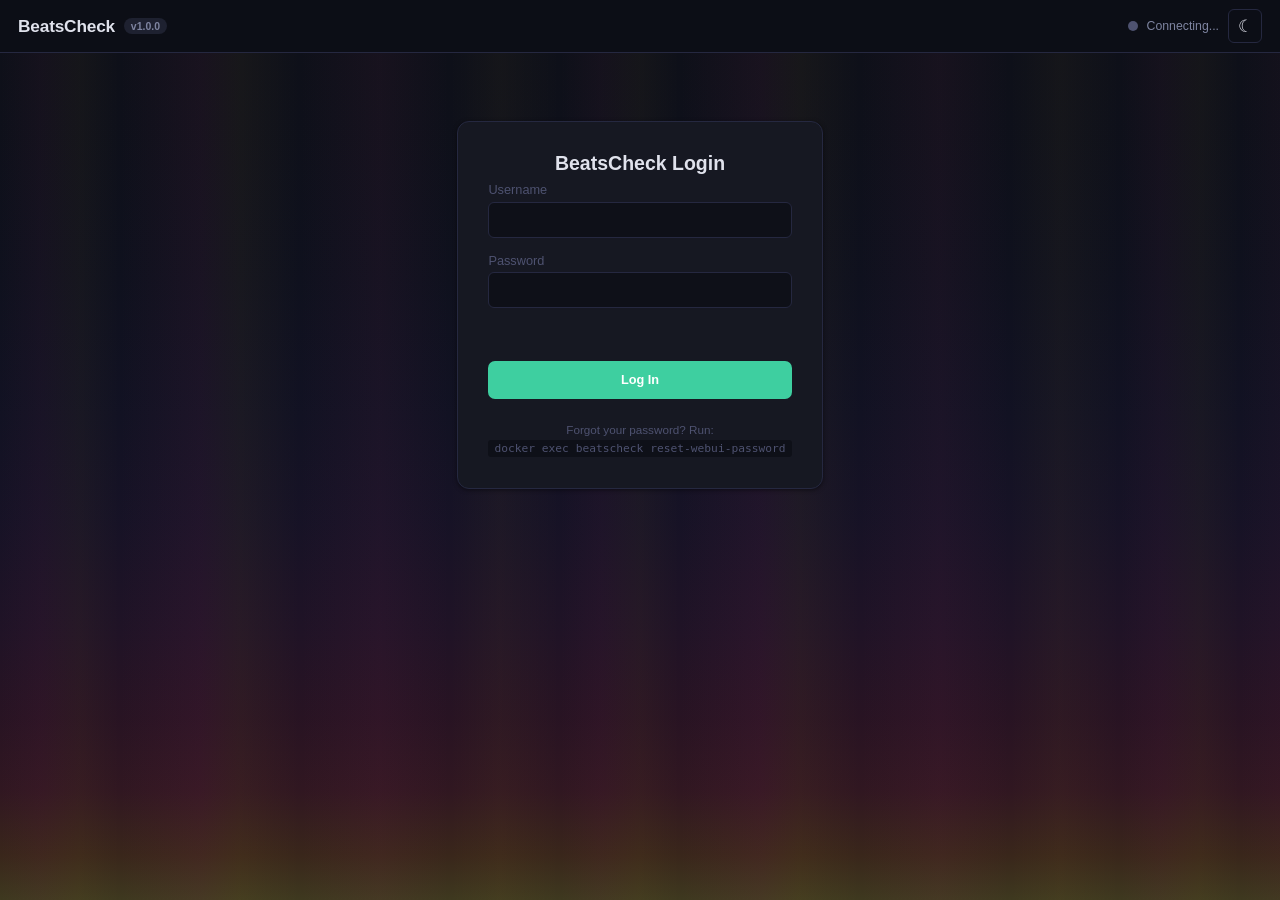
==== commit 9e3af6ef: "fix: music_dir not applied on rescan, improve scan UX - Fix _reload_config not refreshing input_fold" ====
--- a/static/index.html
+++ b/static/index.html
@@ -131,11 +131,13 @@
       <div class="action-bar">
         <h3>Actions</h3>
         <div class="btn-group">
-          <button onclick="triggerRescan('report', false)" class="btn btn-primary">Scan (Report)</button>
-          <button onclick="triggerRescan('move', false)" class="btn btn-secondary">Scan (Move)</button>
-          <button onclick="triggerRescan('report', true)" class="btn btn-outline">Fresh Scan</button>
+          <button onclick="triggerRescan('report')" class="btn btn-primary">Scan (Report)</button>
+          <button onclick="triggerRescan('move')" class="btn btn-secondary">Scan (Move)</button>
           <button id="cancel-scan-btn" onclick="cancelScan()" class="btn btn-danger" style="display:none">Cancel Scan</button>
         </div>
+        <label class="fresh-scan-toggle">
+          <input type="checkbox" id="fresh-scan-check"> Fresh scan (ignore resume cache)
+        </label>
       </div>
     </section>
 
@@ -147,7 +149,9 @@
       </div>
       <div class="table-toolbar">
         <input type="text" id="corrupt-search" placeholder="Search files..." class="input" aria-label="Search corrupt files">
+        <button id="view-toggle-btn" class="btn btn-outline btn-sm" onclick="toggleCorruptView()">Group by Album</button>
         <button id="delete-selected-btn" class="btn btn-danger" onclick="deleteSelected()" disabled aria-label="Delete selected files">Delete Selected</button>
+        <button class="btn btn-outline btn-sm" onclick="clearCorruptList()" aria-label="Clear corrupt list">Clear List</button>
       </div>
       <div class="table-wrap">
         <table id="corrupt-table" aria-label="Corrupt files list">
@@ -155,13 +159,12 @@
             <tr>
               <th class="col-check"><input type="checkbox" id="select-all" onchange="toggleSelectAll(this)" aria-label="Select all files"></th>
               <th class="sortable" data-sort="path" onclick="sortTable('path')" tabindex="0" role="button" aria-sort="none" onkeydown="if(event.key==='Enter'||event.key===' '){event.preventDefault();sortTable('path')}">File <span class="sort-indicator"></span></th>
-              <th class="sortable" data-sort="reason" onclick="sortTable('reason')" tabindex="0" role="button" aria-sort="none" onkeydown="if(event.key==='Enter'||event.key===' '){event.preventDefault();sortTable('reason')}">Reason <span class="sort-indicator"></span></th>
               <th class="col-size sortable" data-sort="size" onclick="sortTable('size')" tabindex="0" role="button" aria-sort="none" onkeydown="if(event.key==='Enter'||event.key===' '){event.preventDefault();sortTable('size')}">Size <span class="sort-indicator"></span></th>
-              <th class="col-action">Action</th>
+              <th class="col-actions">Actions</th>
             </tr>
           </thead>
           <tbody id="corrupt-tbody">
-            <tr><td colspan="5" class="empty-state">No corrupt files found</td></tr>
+            <tr><td colspan="4" class="empty-state">No corrupt files found</td></tr>
           </tbody>
         </table>
       </div>
@@ -170,7 +173,7 @@
     <!-- Configuration -->
     <section id="page-config" class="page">
       <h2>Configuration</h2>
-      <p class="subtitle">Edit <code>/config/beatscheck.conf</code> &mdash; changes apply at the start of the next scan cycle.</p>
+      <p class="subtitle">Changes are saved to <code>beatscheck.conf</code> and apply on the next scan.</p>
       <form id="config-form" onsubmit="saveConfig(event)">
         <div id="config-fields"></div>
         <div class="form-actions">
--- a/static/style.css
+++ b/static/style.css
@@ -166,8 +166,7 @@
   justify-content: space-between;
   padding: .6rem 1.2rem;
   background: var(--header-bg);
-  border-bottom: 2px solid transparent;
-  border-image: linear-gradient(90deg, #6a3ec0, #3e7ecf, #3ecfa0, #c8e040, #e8b84a) 1;
+  border-bottom: 1px solid var(--border);
   position: sticky;
   top: 0;
   z-index: 100;
@@ -244,7 +243,7 @@
   border-left-color: var(--accent);
   background: var(--bg-hover);
 }
-.nav-icon { font-size: 1rem; width: 1.2rem; text-align: center; }
+.nav-icon { font-size: 1.25rem; width: 1.5rem; text-align: center; }
 
 /* Unsaved config indicator */
 .nav-link .unsaved-dot {
@@ -283,9 +282,7 @@
 .card {
   background: var(--bg-card);
   border: 1px solid var(--border);
-  border-bottom: 3px solid transparent;
-  border-image: linear-gradient(90deg, #6a3ec0, #3e7ecf, #3ecfa0, #c8e040, #e8b84a) 1;
-  border-image-slice: 0 0 1 0;
+  border: 1px solid var(--border);
   border-radius: 4px;
   padding: 1rem 1.1rem;
   transition: box-shadow .2s ease, transform .2s ease;
@@ -332,6 +329,8 @@
 .action-bar { margin-top: 1rem; }
 .action-bar h3 { font-size: .95rem; font-weight: 600; margin-bottom: .6rem; color: var(--text-muted); }
 .btn-group { display: flex; gap: .5rem; flex-wrap: wrap; }
+.fresh-scan-toggle { display: flex; align-items: center; gap: .4rem; margin-top: .5rem; font-size: .82rem; color: var(--text-muted); cursor: pointer; }
+.fresh-scan-toggle input { cursor: pointer; }
 
 /* --- Buttons --- */
 .btn {
@@ -455,12 +454,19 @@
   padding-bottom: .15rem;
 }
 .config-section-title {
-  font-size: .9rem;
+  font-size: 1.15rem;
   font-weight: 700;
   color: var(--accent);
-  padding-top: .8rem;
+  padding-top: 1.5rem;
   padding-bottom: .3rem;
   grid-column: 1 / -1;
+}
+.config-section-help {
+  font-size: .8rem;
+  color: var(--text-muted);
+  line-height: 1.5;
+  grid-column: 1 / -1;
+  margin-bottom: .3rem;
 }
 .form-actions { margin-top: 1.2rem; display: flex; align-items: center; gap: .8rem; }
 .form-status { font-size: .85rem; color: var(--success); }
@@ -572,6 +578,50 @@
   from { opacity: 0; transform: translateY(10px); }
   to   { opacity: 1; transform: translateY(0); }
 }
+
+/* --- Album View --- */
+.album-header { cursor: pointer; background: var(--bg-input); }
+.album-header:hover { background: var(--bg-hover); }
+.album-header td { padding-top: .7rem; padding-bottom: .7rem; }
+.album-header.expanded { border-bottom-color: var(--accent); }
+.album-header .badge { font-size: .7rem; margin-left: .5rem; }
+.album-file { background: var(--bg-card); }
+.album-count { font-size: .78rem; color: var(--text-muted); font-weight: 400; }
+.album-header.all-corrupt .album-count { color: var(--danger); }
+.album-actions { display: flex; gap: .4rem; flex-wrap: wrap; }
+.col-actions { white-space: nowrap; }
+
+/* --- Folder Picker --- */
+.folder-picker { width: 100%; }
+.folder-picker-row { display: flex; gap: .5rem; align-items: center; }
+.folder-picker-value { flex: 1; cursor: pointer; }
+.folder-browser {
+  margin-top: .4rem;
+  border: 1px solid var(--border);
+  border-radius: 6px;
+  background: var(--bg);
+  max-height: 250px;
+  overflow-y: auto;
+}
+.folder-item {
+  padding: .45rem .7rem;
+  cursor: pointer;
+  font-size: .85rem;
+  display: flex;
+  align-items: center;
+  gap: .4rem;
+  border-bottom: 1px solid var(--border);
+}
+.folder-item:last-child { border-bottom: none; }
+.folder-item:hover { background: var(--bg-hover); }
+.folder-back { color: var(--text-muted); font-size: .82rem; }
+.folder-current {
+  background: var(--bg-input);
+  justify-content: space-between;
+  font-size: .82rem;
+}
+.folder-icon { font-size: 1rem; }
+.folder-select-btn { flex-shrink: 0; }
 
 /* --- Scan Banner --- */
 .scan-banner {
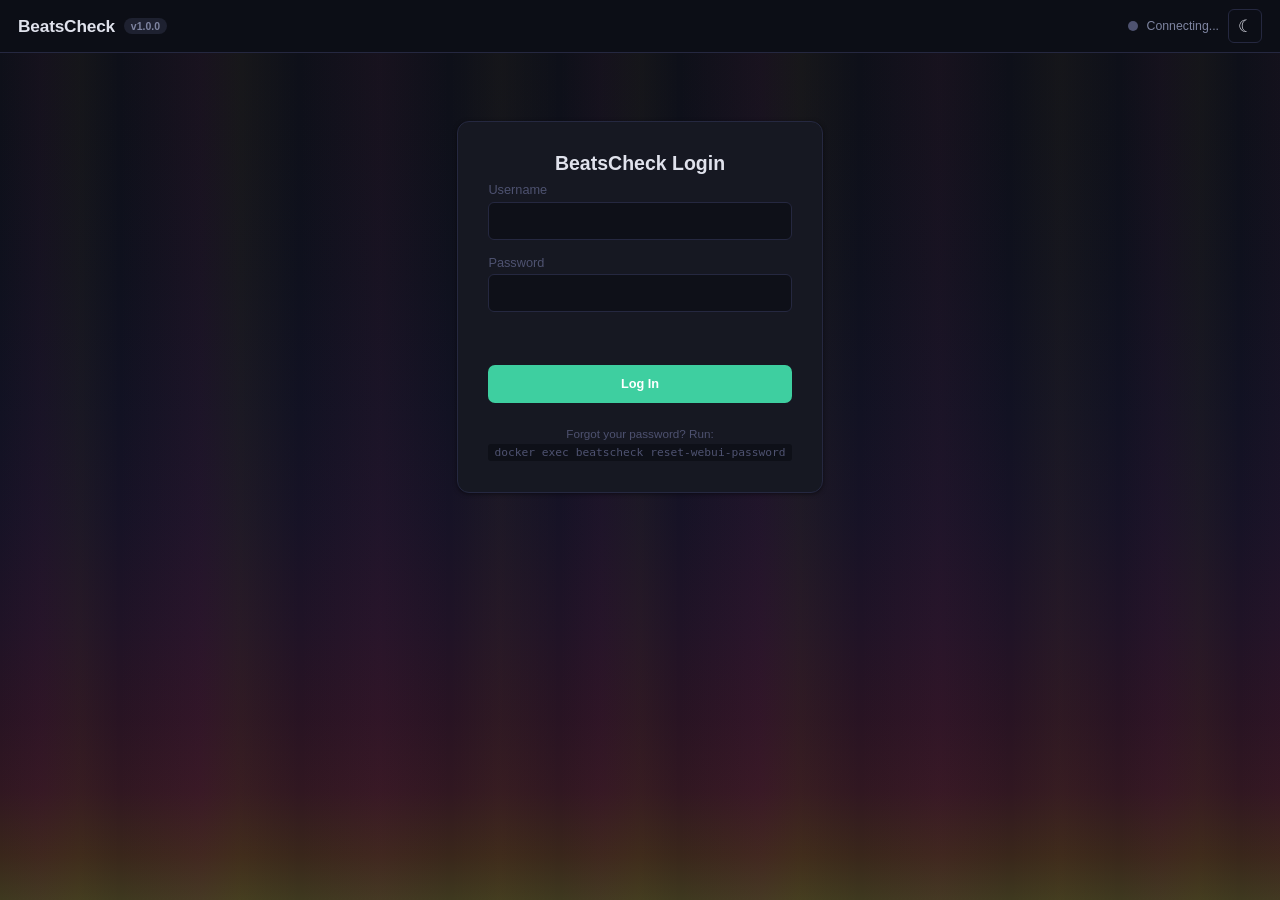
==== commit 69a27a96: "fix: color the status dot icon instead of the status text on dashboard The previous fix incorrectly " ====
--- a/static/index.html
+++ b/static/index.html
@@ -91,7 +91,7 @@
       <h2>Dashboard</h2>
       <div class="card-grid">
         <div class="card">
-          <div class="card-label"><span class="card-icon" aria-hidden="true">&#9679;</span> Status</div>
+          <div class="card-label"><span id="dash-status-icon" class="card-icon" aria-hidden="true">&#9679;</span> Status</div>
           <div id="dash-status" class="card-value">--</div>
         </div>
         <div class="card">
@@ -147,9 +147,11 @@
       <div id="corrupt-scan-banner" class="scan-banner" style="display:none">
         A scan is in progress — deleting is disabled until the scan completes.
       </div>
+      <div id="corrupt-info-banner" class="info-banner" style="display:none"></div>
       <div class="table-toolbar">
         <input type="text" id="corrupt-search" placeholder="Search files..." class="input" aria-label="Search corrupt files">
         <button id="view-toggle-btn" class="btn btn-outline btn-sm" onclick="toggleCorruptView()">Group by Album</button>
+        <button id="redownload-selected-btn" class="btn btn-primary" onclick="redownloadSelected()" disabled aria-label="Re-download selected files via Lidarr">Re-download Selected</button>
         <button id="delete-selected-btn" class="btn btn-danger" onclick="deleteSelected()" disabled aria-label="Delete selected files">Delete Selected</button>
         <button class="btn btn-outline btn-sm" onclick="clearCorruptList()" aria-label="Clear corrupt list">Clear List</button>
       </div>
--- a/static/style.css
+++ b/static/style.css
@@ -210,10 +210,18 @@
 .status-dot.setup    { background: #b080e8; box-shadow: 0 0 6px rgba(176,128,232,.4); }
 .status-dot.error    { background: #e0506a; box-shadow: 0 0 8px rgba(224,80,106,.5); }
 #status-text { font-size: .82rem; color: var(--text-muted); }
+.card-icon.status-icon-idle     { color: #3ecfa0; text-shadow: 0 0 8px rgba(62,207,160,.5); }
+.card-icon.status-icon-scanning { color: #e8b84a; animation: pulse-scan-text 1.5s ease-in-out infinite; }
+.card-icon.status-icon-setup    { color: #b080e8; text-shadow: 0 0 6px rgba(176,128,232,.4); }
+.card-icon.status-icon-error    { color: #e0506a; text-shadow: 0 0 8px rgba(224,80,106,.5); }
 
 @keyframes pulse-scan {
   0%, 100% { box-shadow: 0 0 4px rgba(232,184,74,.3); }
   50%      { box-shadow: 0 0 14px rgba(232,184,74,.7); }
+}
+@keyframes pulse-scan-text {
+  0%, 100% { text-shadow: 0 0 4px rgba(232,184,74,.3); }
+  50%      { text-shadow: 0 0 14px rgba(232,184,74,.7); }
 }
 
 /* --- Sidebar Nav --- */
@@ -281,7 +289,6 @@
 }
 .card {
   background: var(--bg-card);
-  border: 1px solid var(--border);
   border: 1px solid var(--border);
   border-radius: 4px;
   padding: 1rem 1.1rem;
@@ -368,7 +375,7 @@
   border: 1px solid var(--border);
   border-radius: 7px;
   color: var(--text);
-  font-size: .85rem;
+  font-size: 16px;
   flex: 1;
   min-width: 180px;
 }
@@ -442,7 +449,7 @@
   border: 1px solid var(--border);
   border-radius: 6px;
   color: var(--text);
-  font-size: .85rem;
+  font-size: 16px;
 }
 .config-group input:focus, .config-group select:focus { outline: none; border-color: var(--accent); }
 .config-desc {
@@ -512,6 +519,7 @@
 .log-path           { color: var(--log-path); }
 .log-url            { color: var(--log-url); text-decoration: underline; }
 .log-number         { color: var(--log-number); }
+.log-corrupt        { color: var(--log-error); font-weight: 700; }
 .log-highlight      { background: var(--warning); color: #000; border-radius: 2px; padding: 0 2px; }
 .log-highlight-line { background: color-mix(in srgb, var(--warning) 15%, transparent); border-radius: 2px; }
 
@@ -556,7 +564,7 @@
   border: none;
   color: var(--text-dim);
   cursor: pointer;
-  font-size: 1rem;
+  font-size: 16px;
   line-height: 1;
   padding: .1rem .3rem;
 }
@@ -620,7 +628,7 @@
   justify-content: space-between;
   font-size: .82rem;
 }
-.folder-icon { font-size: 1rem; }
+.folder-icon { font-size: 16px; }
 .folder-select-btn { flex-shrink: 0; }
 
 /* --- Scan Banner --- */
@@ -634,6 +642,48 @@
   margin-bottom: .8rem;
 }
 
+.info-banner {
+  background: color-mix(in srgb, var(--accent) 10%, var(--bg-card));
+  border: 1px solid color-mix(in srgb, var(--accent) 40%, transparent);
+  border-radius: 8px;
+  padding: .7rem 1rem;
+  font-size: .82rem;
+  color: var(--text-dim);
+  margin-bottom: .8rem;
+  line-height: 1.5;
+}
+.info-banner-header {
+  display: flex;
+  align-items: center;
+  justify-content: space-between;
+  cursor: pointer;
+  user-select: none;
+}
+.info-banner-header strong { color: var(--text); font-size: .85rem; }
+.info-banner-toggle {
+  background: none;
+  border: none;
+  color: var(--text-muted);
+  font-size: .8rem;
+  cursor: pointer;
+  padding: .1rem .4rem;
+  border-radius: 4px;
+}
+.info-banner-toggle:hover { color: var(--text); background: color-mix(in srgb, var(--text) 10%, transparent); }
+.info-banner-body { margin-top: .5rem; }
+.info-banner-body.collapsed { display: none; }
+.info-banner strong { color: var(--text); }
+.info-banner .info-tag {
+  display: inline-block;
+  padding: .1rem .45rem;
+  border-radius: 4px;
+  font-size: .75rem;
+  font-weight: 600;
+  vertical-align: middle;
+}
+.info-tag.on  { background: color-mix(in srgb, var(--success) 20%, transparent); color: var(--success); }
+.info-tag.off { background: color-mix(in srgb, var(--text-muted) 20%, transparent); color: var(--text-muted); }
+
 /* --- Auth Pages --- */
 .auth-container {
   max-width: 400px;
@@ -651,7 +701,7 @@
 .auth-field label { font-size: .85rem; font-weight: 500; color: var(--text-dim); }
 .auth-field .input {
   padding: .6rem .8rem;
-  font-size: .95rem;
+  font-size: 16px;
   border-radius: 6px;
   border: 1px solid var(--border);
   background: var(--bg);
